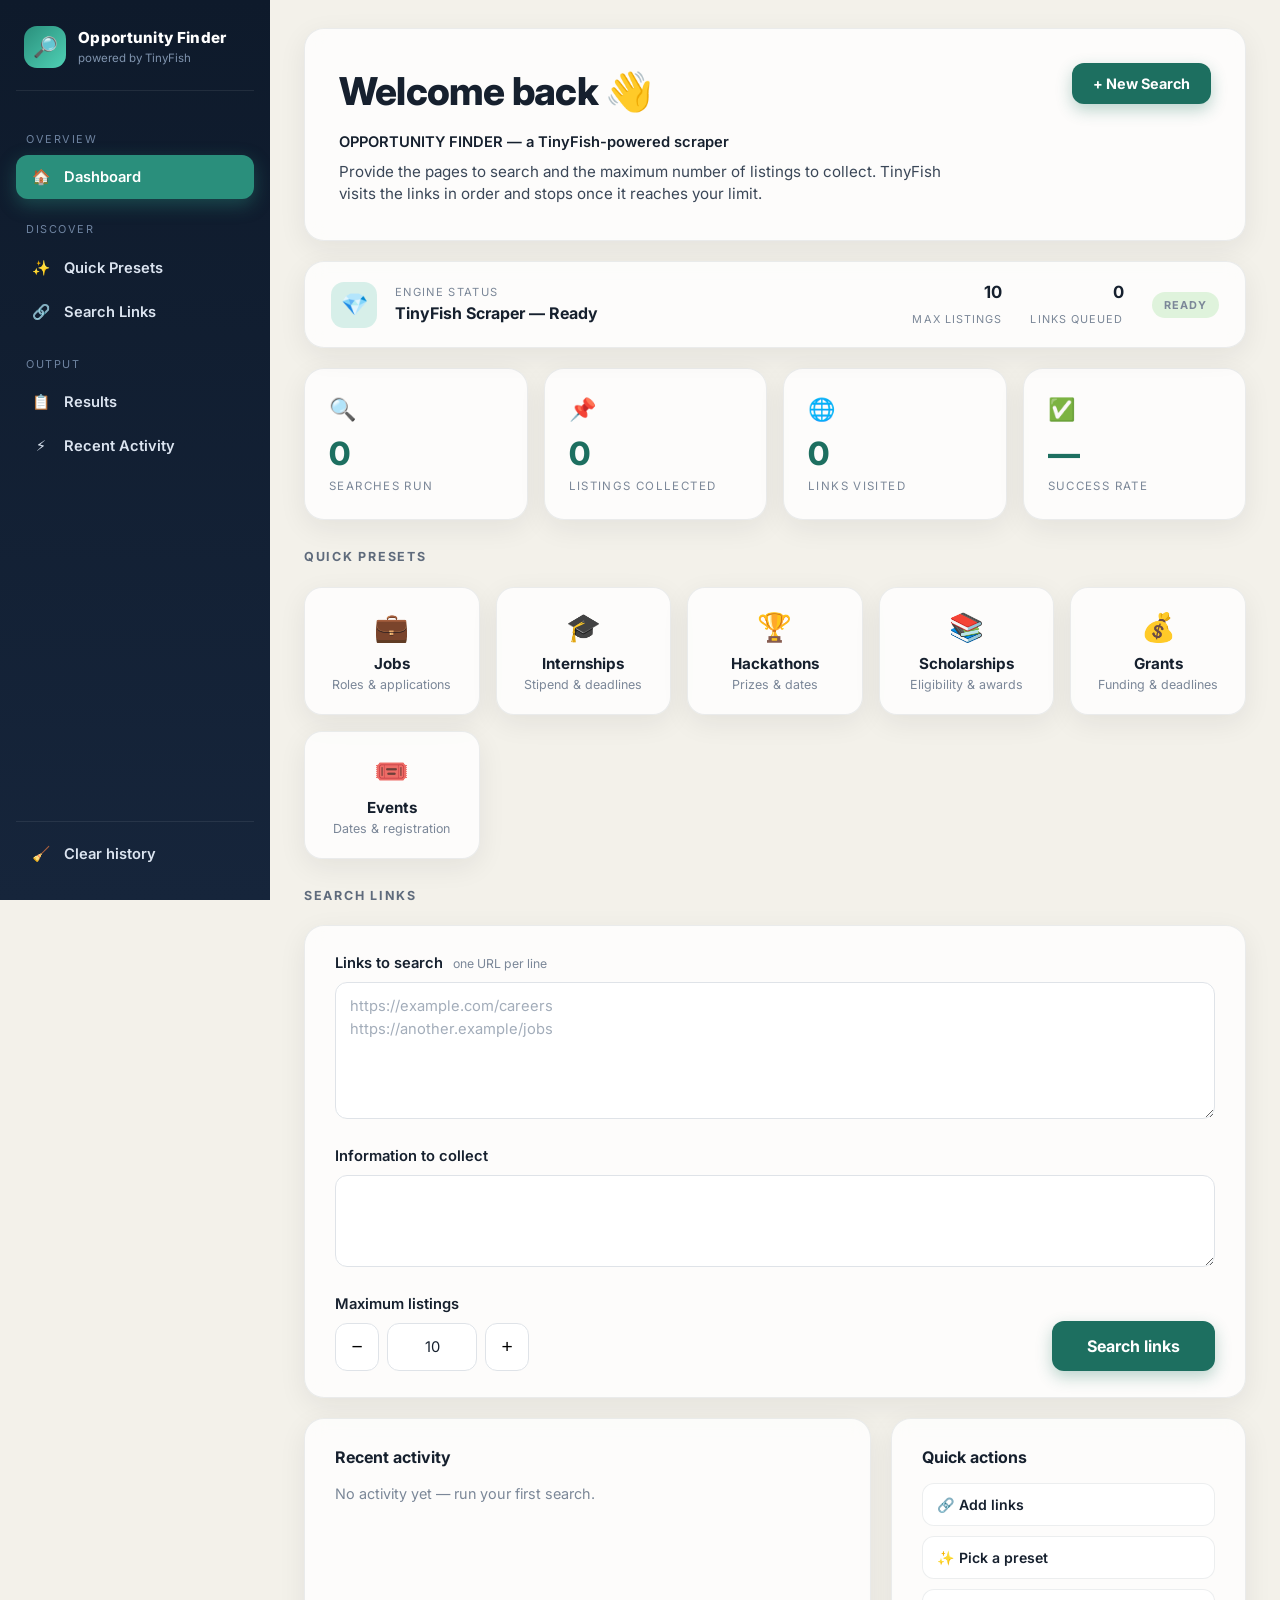
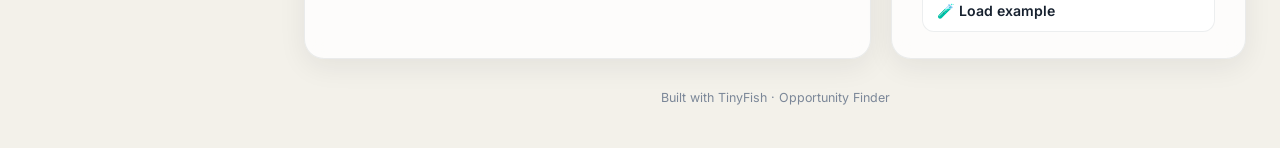
==== frontend/index.html @ 0f57d9b6 "Update frontend" ====
<!DOCTYPE html>
<html lang="en">
<head>
  <meta charset="UTF-8" />
  <meta name="viewport" content="width=device-width, initial-scale=1" />
  <title>Opportunity Finder</title>
  <link rel="preconnect" href="https://fonts.googleapis.com" />
  <link rel="preconnect" href="https://fonts.gstatic.com" crossorigin />
  <link href="https://fonts.googleapis.com/css2?family=Inter:wght@400;500;600;700;800&display=swap" rel="stylesheet" />
  <link rel="stylesheet" href="style.css" />
</head>
<body>
  <div class="app">
    <!-- ───────── Sidebar ───────── -->
    <aside class="sidebar" id="sidebar">
      <div class="brand">
        <div class="brand-logo">🔎</div>
        <div>
          <div class="brand-name">Opportunity Finder</div>
          <div class="brand-sub">powered by TinyFish</div>
        </div>
      </div>

      <nav class="nav">
        <div class="nav-group">Overview</div>
        <a href="#top" class="nav-item active" data-target="top"><span>🏠</span>Dashboard</a>

        <div class="nav-group">Discover</div>
        <a href="#presets" class="nav-item" data-target="presets"><span>✨</span>Quick Presets</a>
        <a href="#search" class="nav-item" data-target="search"><span>🔗</span>Search Links</a>

        <div class="nav-group">Output</div>
        <a href="#results" class="nav-item" data-target="results"><span>📋</span>Results</a>
        <a href="#activity" class="nav-item" data-target="activity"><span>⚡</span>Recent Activity</a>
      </nav>

      <div class="sidebar-foot">
        <button class="nav-item btn-reset" id="clearHistory" type="button"><span>🧹</span>Clear history</button>
      </div>
    </aside>

    <!-- ───────── Main ───────── -->
    <main class="main" id="top">
      <button class="menu-btn" id="menuBtn" aria-label="Toggle menu">☰</button>

      <section class="panel hero-panel">
        <div>
          <h1>Welcome back 👋</h1>
          <p class="hero-sub">OPPORTUNITY FINDER — a TinyFish-powered scraper</p>
          <p class="hero-text">Provide the pages to search and the maximum number of listings to collect.
            TinyFish visits the links in order and stops once it reaches your limit.</p>
        </div>
        <a href="#search" class="btn btn-teal">+ New Search</a>
      </section>

      <section class="panel status-strip">
        <div class="status-icon">💎</div>
        <div class="status-main">
          <div class="eyebrow">Engine status</div>
          <div class="status-title">TinyFish Scraper — <span id="statusText">Ready</span></div>
        </div>
        <div class="status-meta">
          <div><strong id="metaLimit">10</strong><span>Max listings</span></div>
          <div><strong id="metaLinks">0</strong><span>Links queued</span></div>
          <span class="pill" id="statusPill">Ready</span>
        </div>
      </section>

      <section class="stats">
        <div class="stat"><div class="stat-ico">🔍</div><div class="stat-num" id="statSearches">0</div><div class="stat-label">Searches run</div></div>
        <div class="stat"><div class="stat-ico">📌</div><div class="stat-num" id="statListings">0</div><div class="stat-label">Listings collected</div></div>
        <div class="stat"><div class="stat-ico">🌐</div><div class="stat-num" id="statLinks">0</div><div class="stat-label">Links visited</div></div>
        <div class="stat"><div class="stat-ico">✅</div><div class="stat-num" id="statRate">—</div><div class="stat-label">Success rate</div></div>
      </section>

      <h3 class="section-label" id="presets">Quick presets</h3>
      <section class="presets">
        <button class="preset" data-goal="Extract each job's title, company, location, salary, description and application link."><div class="p-ico">💼</div><b>Jobs</b><span>Roles &amp; applications</span></button>
        <button class="preset" data-goal="Extract each internship's title, company, location, stipend, duration, deadline and application link."><div class="p-ico">🎓</div><b>Internships</b><span>Stipend &amp; deadlines</span></button>
        <button class="preset" data-goal="Extract each hackathon's name, organizer, dates, location or mode, prize pool, theme and registration link."><div class="p-ico">🏆</div><b>Hackathons</b><span>Prizes &amp; dates</span></button>
        <button class="preset" data-goal="Extract each scholarship's name, provider, eligibility, award amount, deadline and application link."><div class="p-ico">📚</div><b>Scholarships</b><span>Eligibility &amp; awards</span></button>
        <button class="preset" data-goal="Extract each grant's title, funder, eligibility, funding amount, deadline and application link."><div class="p-ico">💰</div><b>Grants</b><span>Funding &amp; deadlines</span></button>
        <button class="preset" data-goal="Extract each event's name, organizer, date, location, description and registration link."><div class="p-ico">🎟️</div><b>Events</b><span>Dates &amp; registration</span></button>
      </section>

      <h3 class="section-label" id="search">Search links</h3>
      <form id="searchForm" class="panel form" novalidate>
        <div class="field">
          <label for="links">Links to search <small>one URL per line</small></label>
          <textarea id="links" rows="5" placeholder="https://example.com/careers&#10;https://another.example/jobs"></textarea>
        </div>

        <div class="field">
          <label for="goal">Information to collect</label>
          <textarea id="goal" rows="3"></textarea>
        </div>

        <div class="form-row">
          <div class="field">
            <label for="limit">Maximum listings</label>
            <div class="stepper">
              <button type="button" id="minus" aria-label="Decrease">−</button>
              <input id="limit" type="number" min="1" max="100" value="10" />
              <button type="button" id="plus" aria-label="Increase">+</button>
            </div>
          </div>
          <button id="submitBtn" type="submit" class="btn btn-teal btn-lg">
            <span class="spinner" hidden></span>
            <span class="label">Search links</span>
          </button>
        </div>

        <div id="error" class="alert error" hidden></div>
      </form>

      <section id="progressCard" class="panel progress" hidden>
        <h3><span class="dot"></span><span id="progressTitle">Searching supplied links…</span></h3>
        <ul id="progressLog"></ul>
      </section>

      <details id="linksBox" class="panel links-box" hidden>
        <summary>Links provided (<span id="linksCount">0</span>)</summary>
        <div id="linksList" class="chips"></div>
      </details>

      <section id="results" class="results" hidden>
        <div class="results-head">
          <h3 class="section-label" id="resultsTitle">Results</h3>
          <div class="results-tools">
            <input id="filter" type="search" placeholder="Filter results…" />
            <button id="downloadBtn" class="btn btn-ghost" type="button">⬇ Download JSON</button>
          </div>
        </div>
        <div id="empty" class="alert info" hidden>
          No listings were returned from the target pages. Try a broader search or revise the collection instructions.
        </div>
        <div class="table-wrap" id="tableWrap">
          <table id="table"><thead></thead><tbody></tbody></table>
        </div>
      </section>

      <div class="two-col" id="activity">
        <section class="panel">
          <h3 class="panel-title">Recent activity</h3>
          <ul class="activity" id="activityList"><li class="muted">No activity yet — run your first search.</li></ul>
        </section>
        <section class="panel">
          <h3 class="panel-title">Quick actions</h3>
          <div class="actions">
            <a href="#search" class="action">🔗 Add links</a>
            <a href="#presets" class="action">✨ Pick a preset</a>
            <button class="action" id="loadExample" type="button">🧪 Load example</button>
          </div>
        </section>
      </div>

      <footer>Built with TinyFish · Opportunity Finder</footer>
    </main>
  </div>
  <script src="script.js"></script>
</body>
</html>
---- frontend/style.css ----
:root {
  --navy: #0e1a2b;
  --navy-2: #16253b;
  --teal: #2a8f7c;
  --teal-dark: #1d6f60;
  --teal-soft: #d7efe9;
  --bg: #f3f1ea;
  --panel: rgba(255, 255, 255, .78);
  --border: rgba(20, 40, 60, .08);
  --text: #16202e;
  --muted: #7b8798;
  --radius: 20px;
  --shadow: 0 8px 28px rgba(22, 32, 46, .07);
}

* { box-sizing: border-box; margin: 0; }
html { scroll-behavior: smooth; }

body {
  font-family: "Inter", -apple-system, system-ui, sans-serif;
  background: var(--bg);
  color: var(--text);
  line-height: 1.5;
}

.app { display: grid; grid-template-columns: 270px 1fr; min-height: 100vh; }

/* ── Sidebar ── */
.sidebar {
  position: sticky; top: 0; height: 100vh; overflow-y: auto;
  background: linear-gradient(180deg, var(--navy), var(--navy-2));
  color: #dbe4f0; padding: 26px 16px; display: flex; flex-direction: column;
}
.brand { display: flex; gap: 12px; align-items: center; padding: 0 8px 22px; border-bottom: 1px solid rgba(255,255,255,.08); }
.brand-logo { width: 42px; height: 42px; border-radius: 13px; display: grid; place-items: center; font-size: 20px; background: linear-gradient(135deg, var(--teal), #4fd1b5); }
.brand-name { font-weight: 800; letter-spacing: .02em; color: #fff; font-size: .95rem; }
.brand-sub { font-size: .72rem; color: #7f93ad; }

.nav { margin-top: 18px; flex: 1; }
.nav-group { font-size: .68rem; letter-spacing: .14em; text-transform: uppercase; color: #6f84a1; margin: 22px 10px 8px; }
.nav-item {
  display: flex; align-items: center; gap: 12px; width: 100%; padding: 11px 14px; border-radius: 12px;
  color: #dbe4f0; text-decoration: none; font-weight: 600; font-size: .92rem; transition: .18s;
  background: none; border: 0; cursor: pointer; font-family: inherit; text-align: left;
}
.nav-item span { width: 22px; text-align: center; }
.nav-item:hover { background: rgba(255,255,255,.07); }
.nav-item.active { background: var(--teal); color: #fff; box-shadow: 0 6px 18px rgba(42,143,124,.4); }
.sidebar-foot { border-top: 1px solid rgba(255,255,255,.08); padding-top: 12px; }

/* ── Main ── */
.main { padding: 28px 34px 40px; max-width: 1180px; width: 100%; display: grid; gap: 20px; align-content: start; }
.menu-btn { display: none; }

.panel {
  background: var(--panel); border: 1px solid var(--border); border-radius: var(--radius);
  padding: 26px 30px; box-shadow: var(--shadow); backdrop-filter: blur(10px);
}

.hero-panel { display: flex; justify-content: space-between; align-items: flex-start; gap: 20px; padding: 34px; }
.hero-panel h1 { font-size: clamp(1.8rem, 3.5vw, 2.4rem); font-weight: 800; letter-spacing: -.02em; }
.hero-sub { margin-top: 10px; font-weight: 600; font-size: .92rem; }
.hero-text { margin-top: 8px; color: #3b4758; max-width: 620px; font-size: .95rem; }

.btn {
  display: inline-flex; align-items: center; justify-content: center; gap: 8px; text-decoration: none;
  font: 700 .9rem "Inter", sans-serif; border-radius: 12px; padding: 11px 20px; cursor: pointer; border: 1px solid transparent; transition: .18s; white-space: nowrap;
}
.btn-teal { background: var(--teal-dark); color: #fff; box-shadow: 0 6px 16px rgba(29,111,96,.3); }
.btn-teal:hover { background: var(--teal); transform: translateY(-1px); }
.btn-teal:disabled { opacity: .7; cursor: wait; transform: none; }
.btn-ghost { background: #fff; border-color: var(--border); color: var(--text); }
.btn-ghost:hover { border-color: var(--teal); color: var(--teal-dark); }
.btn-lg { padding: 14px 34px; font-size: 1rem; }

.status-strip { display: flex; align-items: center; gap: 18px; padding: 18px 26px; flex-wrap: wrap; }
.status-icon { width: 46px; height: 46px; border-radius: 13px; background: var(--teal-soft); display: grid; place-items: center; font-size: 22px; }
.status-main { flex: 1; min-width: 200px; }
.eyebrow { font-size: .7rem; letter-spacing: .12em; text-transform: uppercase; color: var(--muted); }
.status-title { font-weight: 700; }
.status-meta { display: flex; align-items: center; gap: 28px; }
.status-meta div { text-align: right; }
.status-meta strong { display: block; font-size: 1.05rem; }
.status-meta span { font-size: .68rem; letter-spacing: .1em; text-transform: uppercase; color: var(--muted); }
.pill { background: #dff3dc; color: #2c7a35; font-size: .75rem; font-weight: 700; padding: 5px 12px; border-radius: 999px; }
.pill.busy { background: #fdeccb; color: #9a6208; }

/* ── Stats ── */
.stats { display: grid; grid-template-columns: repeat(4, 1fr); gap: 16px; }
.stat { background: var(--panel); border: 1px solid var(--border); border-radius: var(--radius); padding: 24px; box-shadow: var(--shadow); transition: .2s; }
.stat:hover { transform: translateY(-3px); }
.stat-ico { font-size: 22px; margin-bottom: 10px; }
.stat-num { font-size: 2rem; font-weight: 800; color: var(--teal-dark); line-height: 1.1; }
.stat-label { margin-top: 6px; font-size: .72rem; letter-spacing: .12em; text-transform: uppercase; color: var(--muted); }

.section-label { font-size: .78rem; letter-spacing: .14em; text-transform: uppercase; color: #5f6b7c; font-weight: 700; margin-top: 8px; scroll-margin-top: 20px; }

/* ── Presets ── */
.presets { display: grid; grid-template-columns: repeat(auto-fit, minmax(170px, 1fr)); gap: 16px; }
.preset {
  background: var(--panel); border: 1px solid var(--border); border-radius: 18px; padding: 22px 14px; cursor: pointer;
  display: flex; flex-direction: column; align-items: center; gap: 4px; text-align: center; font-family: inherit; color: inherit;
  box-shadow: var(--shadow); transition: .2s;
}
.preset b { font-size: .95rem; }
.preset span { font-size: .78rem; color: var(--muted); }
.p-ico { font-size: 28px; margin-bottom: 6px; }
.preset:hover { background: var(--teal-soft); border-color: var(--teal); transform: translateY(-3px); }
.preset.selected { background: var(--teal-soft); border-color: var(--teal); box-shadow: 0 0 0 3px rgba(42,143,124,.2); }

/* ── Form ── */
.form { scroll-margin-top: 20px; }
.field { margin-bottom: 20px; }
label { display: block; font-weight: 600; margin-bottom: 8px; font-size: .92rem; }
label small { color: var(--muted); font-weight: 400; margin-left: 6px; }
textarea, input[type="number"], input[type="search"] {
  width: 100%; background: #fff; border: 1px solid #dfe3e8; color: var(--text); border-radius: 12px;
  padding: 12px 14px; font: inherit; font-size: .92rem; resize: vertical; transition: .18s;
}
textarea:focus, input:focus { outline: none; border-color: var(--teal); box-shadow: 0 0 0 4px rgba(42,143,124,.15); }
::placeholder { color: #a3adba; }

.form-row { display: flex; align-items: flex-end; justify-content: space-between; gap: 20px; flex-wrap: wrap; }
.form-row .field { margin-bottom: 0; }
.stepper { display: inline-flex; gap: 8px; }
.stepper input { width: 90px; text-align: center; -moz-appearance: textfield; }
.stepper input::-webkit-outer-spin-button, .stepper input::-webkit-inner-spin-button { -webkit-appearance: none; }
.stepper button { width: 44px; border-radius: 12px; border: 1px solid #dfe3e8; background: #fff; font-size: 1.2rem; cursor: pointer; transition: .18s; }
.stepper button:hover { border-color: var(--teal); color: var(--teal-dark); }

.spinner { width: 18px; height: 18px; border: 3px solid rgba(255,255,255,.4); border-top-color: #fff; border-radius: 50%; animation: spin .8s linear infinite; }
@keyframes spin { to { transform: rotate(360deg); } }

.alert { padding: 12px 16px; border-radius: 12px; font-size: .9rem; margin-top: 18px; }
.alert.error { background: #fde8e8; border: 1px solid #f3b9b9; color: #9b2c2c; }
.alert.info { background: #e3f2f8; border: 1px solid #b8dcea; color: #1f5f78; margin: 0 0 14px; }

/* ── Progress ── */
.progress h3 { display: flex; align-items: center; gap: 10px; font-size: 1rem; margin-bottom: 12px; }
.dot { width: 10px; height: 10px; border-radius: 50%; background: var(--teal); animation: pulse 1.2s infinite; }
.progress.done .dot { animation: none; background: #3fb950; }
@keyframes pulse { 50% { transform: scale(1.6); opacity: .5; } }
.progress ul { list-style: none; padding: 0; display: grid; gap: 6px; color: #556173; font-size: .88rem; }
.progress li::before { content: "›"; color: var(--teal); margin-right: 8px; font-weight: 700; }

.links-box summary { cursor: pointer; font-weight: 600; }
.chips { display: flex; flex-wrap: wrap; gap: 8px; margin-top: 14px; }
.chips a { color: var(--teal-dark); text-decoration: none; font-size: .82rem; padding: 7px 12px; border-radius: 999px; background: var(--teal-soft); max-width: 100%; overflow: hidden; text-overflow: ellipsis; white-space: nowrap; }
.chips a:hover { background: #bfe5db; }

/* ── Results ── */
.results { scroll-margin-top: 20px; }
.results-head { display: flex; justify-content: space-between; align-items: center; gap: 14px; flex-wrap: wrap; margin-bottom: 14px; }
.results-tools { display: flex; gap: 10px; align-items: center; flex-wrap: wrap; }
.results-tools input { width: 220px; padding: 9px 14px; }
.table-wrap { overflow: auto; background: var(--panel); border: 1px solid var(--border); border-radius: var(--radius); box-shadow: var(--shadow); max-height: 70vh; }
table { width: 100%; border-collapse: collapse; font-size: .88rem; }
th { position: sticky; top: 0; background: #ecefe9; text-align: left; padding: 13px 16px; font-size: .72rem; text-transform: uppercase; letter-spacing: .08em; color: #5f6b7c; white-space: nowrap; }
td { padding: 13px 16px; border-top: 1px solid var(--border); vertical-align: top; max-width: 340px; overflow-wrap: anywhere; }
tbody tr:hover { background: rgba(42,143,124,.07); }
td a { color: var(--teal-dark); font-weight: 600; text-decoration: none; }
td a:hover { text-decoration: underline; }

/* ── Bottom panels ── */
.two-col { display: grid; grid-template-columns: 1.6fr 1fr; gap: 20px; scroll-margin-top: 20px; }
.panel-title { font-size: 1rem; margin-bottom: 14px; }
.activity { list-style: none; padding: 0; display: grid; gap: 14px; }
.activity li { padding-left: 18px; position: relative; font-size: .9rem; }
.activity li::before { content: ""; position: absolute; left: 0; top: 7px; width: 8px; height: 8px; border-radius: 50%; background: var(--teal); }
.activity li small { display: block; color: var(--muted); font-size: .76rem; }
.activity li.muted { color: var(--muted); padding-left: 0; } .activity li.muted::before { display: none; }
.actions { display: grid; gap: 10px; }
.action { display: block; width: 100%; background: #fff; border: 1px solid var(--border); border-radius: 12px; padding: 12px 14px; font: 600 .88rem "Inter", sans-serif; color: var(--text); text-decoration: none; cursor: pointer; text-align: left; transition: .18s; }
.action:hover { border-color: var(--teal); background: var(--teal-soft); }

footer { text-align: center; color: var(--muted); font-size: .78rem; margin-top: 10px; }
[hidden] { display: none !important; }

/* ── Responsive ── */
@media (max-width: 960px) {
  .app { grid-template-columns: 1fr; }
  .sidebar { position: fixed; z-index: 20; width: 270px; transform: translateX(-100%); transition: transform .25s; }
  .sidebar.open { transform: none; box-shadow: 0 0 60px rgba(0,0,0,.4); }
  .menu-btn { display: grid; place-items: center; position: sticky; top: 10px; z-index: 5; width: 42px; height: 42px; border-radius: 12px; border: 0; background: var(--navy); color: #fff; font-size: 1.1rem; cursor: pointer; }
  .main { padding: 14px 16px 40px; }
  .stats { grid-template-columns: repeat(2, 1fr); }
  .two-col { grid-template-columns: 1fr; }
  .hero-panel { flex-direction: column; padding: 26px; }
  .status-meta { width: 100%; justify-content: space-between; }
  .results-tools input { width: 100%; }
}
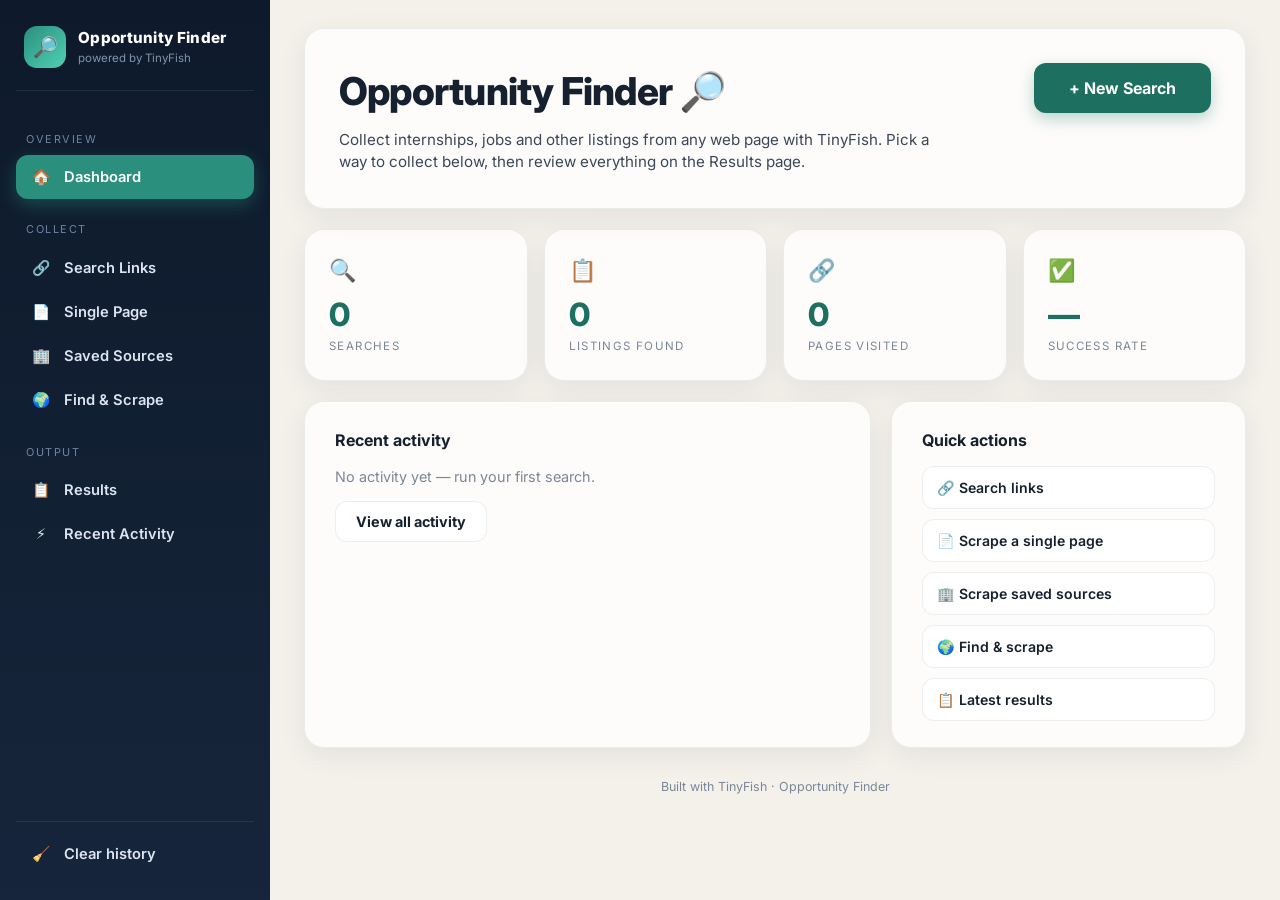
==== commit 2ac2b610: "Update frontend folder" ====
--- a/frontend/index.html
+++ b/frontend/index.html
@@ -3,153 +3,49 @@
 <head>
   <meta charset="UTF-8" />
   <meta name="viewport" content="width=device-width, initial-scale=1" />
-  <title>Opportunity Finder</title>
+  <title>Dashboard · Opportunity Finder</title>
   <link rel="preconnect" href="https://fonts.googleapis.com" />
   <link rel="preconnect" href="https://fonts.gstatic.com" crossorigin />
   <link href="https://fonts.googleapis.com/css2?family=Inter:wght@400;500;600;700;800&display=swap" rel="stylesheet" />
   <link rel="stylesheet" href="style.css" />
 </head>
-<body>
+<body data-page="dashboard">
   <div class="app">
-    <!-- ───────── Sidebar ───────── -->
-    <aside class="sidebar" id="sidebar">
-      <div class="brand">
-        <div class="brand-logo">🔎</div>
-        <div>
-          <div class="brand-name">Opportunity Finder</div>
-          <div class="brand-sub">powered by TinyFish</div>
-        </div>
-      </div>
+    <aside class="sidebar" id="sidebar"></aside>
 
-      <nav class="nav">
-        <div class="nav-group">Overview</div>
-        <a href="#top" class="nav-item active" data-target="top"><span>🏠</span>Dashboard</a>
-
-        <div class="nav-group">Discover</div>
-        <a href="#presets" class="nav-item" data-target="presets"><span>✨</span>Quick Presets</a>
-        <a href="#search" class="nav-item" data-target="search"><span>🔗</span>Search Links</a>
-
-        <div class="nav-group">Output</div>
-        <a href="#results" class="nav-item" data-target="results"><span>📋</span>Results</a>
-        <a href="#activity" class="nav-item" data-target="activity"><span>⚡</span>Recent Activity</a>
-      </nav>
-
-      <div class="sidebar-foot">
-        <button class="nav-item btn-reset" id="clearHistory" type="button"><span>🧹</span>Clear history</button>
-      </div>
-    </aside>
-
-    <!-- ───────── Main ───────── -->
-    <main class="main" id="top">
+    <main class="main">
       <button class="menu-btn" id="menuBtn" aria-label="Toggle menu">☰</button>
 
       <section class="panel hero-panel">
         <div>
-          <h1>Welcome back 👋</h1>
-          <p class="hero-sub">OPPORTUNITY FINDER — a TinyFish-powered scraper</p>
-          <p class="hero-text">Provide the pages to search and the maximum number of listings to collect.
-            TinyFish visits the links in order and stops once it reaches your limit.</p>
+          <h1>Opportunity Finder 🔎</h1>
+          <p class="hero-text">Collect internships, jobs and other listings from any web page with TinyFish. Pick a way to collect below, then review everything on the Results page.</p>
         </div>
-        <a href="#search" class="btn btn-teal">+ New Search</a>
-      </section>
-
-      <section class="panel status-strip">
-        <div class="status-icon">💎</div>
-        <div class="status-main">
-          <div class="eyebrow">Engine status</div>
-          <div class="status-title">TinyFish Scraper — <span id="statusText">Ready</span></div>
-        </div>
-        <div class="status-meta">
-          <div><strong id="metaLimit">10</strong><span>Max listings</span></div>
-          <div><strong id="metaLinks">0</strong><span>Links queued</span></div>
-          <span class="pill" id="statusPill">Ready</span>
-        </div>
+        <a href="search.html" class="btn btn-teal btn-lg">+ New Search</a>
       </section>
 
       <section class="stats">
-        <div class="stat"><div class="stat-ico">🔍</div><div class="stat-num" id="statSearches">0</div><div class="stat-label">Searches run</div></div>
-        <div class="stat"><div class="stat-ico">📌</div><div class="stat-num" id="statListings">0</div><div class="stat-label">Listings collected</div></div>
-        <div class="stat"><div class="stat-ico">🌐</div><div class="stat-num" id="statLinks">0</div><div class="stat-label">Links visited</div></div>
+        <div class="stat"><div class="stat-ico">🔍</div><div class="stat-num" id="statSearches">0</div><div class="stat-label">Searches</div></div>
+        <div class="stat"><div class="stat-ico">📋</div><div class="stat-num" id="statListings">0</div><div class="stat-label">Listings found</div></div>
+        <div class="stat"><div class="stat-ico">🔗</div><div class="stat-num" id="statLinks">0</div><div class="stat-label">Pages visited</div></div>
         <div class="stat"><div class="stat-ico">✅</div><div class="stat-num" id="statRate">—</div><div class="stat-label">Success rate</div></div>
       </section>
 
-      <h3 class="section-label" id="presets">Quick presets</h3>
-      <section class="presets">
-        <button class="preset" data-goal="Extract each job's title, company, location, salary, description and application link."><div class="p-ico">💼</div><b>Jobs</b><span>Roles &amp; applications</span></button>
-        <button class="preset" data-goal="Extract each internship's title, company, location, stipend, duration, deadline and application link."><div class="p-ico">🎓</div><b>Internships</b><span>Stipend &amp; deadlines</span></button>
-        <button class="preset" data-goal="Extract each hackathon's name, organizer, dates, location or mode, prize pool, theme and registration link."><div class="p-ico">🏆</div><b>Hackathons</b><span>Prizes &amp; dates</span></button>
-        <button class="preset" data-goal="Extract each scholarship's name, provider, eligibility, award amount, deadline and application link."><div class="p-ico">📚</div><b>Scholarships</b><span>Eligibility &amp; awards</span></button>
-        <button class="preset" data-goal="Extract each grant's title, funder, eligibility, funding amount, deadline and application link."><div class="p-ico">💰</div><b>Grants</b><span>Funding &amp; deadlines</span></button>
-        <button class="preset" data-goal="Extract each event's name, organizer, date, location, description and registration link."><div class="p-ico">🎟️</div><b>Events</b><span>Dates &amp; registration</span></button>
-      </section>
-
-      <h3 class="section-label" id="search">Search links</h3>
-      <form id="searchForm" class="panel form" novalidate>
-        <div class="field">
-          <label for="links">Links to search <small>one URL per line</small></label>
-          <textarea id="links" rows="5" placeholder="https://example.com/careers&#10;https://another.example/jobs"></textarea>
-        </div>
-
-        <div class="field">
-          <label for="goal">Information to collect</label>
-          <textarea id="goal" rows="3"></textarea>
-        </div>
-
-        <div class="form-row">
-          <div class="field">
-            <label for="limit">Maximum listings</label>
-            <div class="stepper">
-              <button type="button" id="minus" aria-label="Decrease">−</button>
-              <input id="limit" type="number" min="1" max="100" value="10" />
-              <button type="button" id="plus" aria-label="Increase">+</button>
-            </div>
-          </div>
-          <button id="submitBtn" type="submit" class="btn btn-teal btn-lg">
-            <span class="spinner" hidden></span>
-            <span class="label">Search links</span>
-          </button>
-        </div>
-
-        <div id="error" class="alert error" hidden></div>
-      </form>
-
-      <section id="progressCard" class="panel progress" hidden>
-        <h3><span class="dot"></span><span id="progressTitle">Searching supplied links…</span></h3>
-        <ul id="progressLog"></ul>
-      </section>
-
-      <details id="linksBox" class="panel links-box" hidden>
-        <summary>Links provided (<span id="linksCount">0</span>)</summary>
-        <div id="linksList" class="chips"></div>
-      </details>
-
-      <section id="results" class="results" hidden>
-        <div class="results-head">
-          <h3 class="section-label" id="resultsTitle">Results</h3>
-          <div class="results-tools">
-            <input id="filter" type="search" placeholder="Filter results…" />
-            <button id="downloadBtn" class="btn btn-ghost" type="button">⬇ Download JSON</button>
-          </div>
-        </div>
-        <div id="empty" class="alert info" hidden>
-          No listings were returned from the target pages. Try a broader search or revise the collection instructions.
-        </div>
-        <div class="table-wrap" id="tableWrap">
-          <table id="table"><thead></thead><tbody></tbody></table>
-        </div>
-      </section>
-
-      <div class="two-col" id="activity">
+      <div class="two-col">
         <section class="panel">
           <h3 class="panel-title">Recent activity</h3>
-          <ul class="activity" id="activityList"><li class="muted">No activity yet — run your first search.</li></ul>
+          <ul class="activity" id="activityList"></ul>
+          <p style="margin-top:14px"><a href="activity.html" class="btn btn-ghost">View all activity</a></p>
         </section>
+
         <section class="panel">
           <h3 class="panel-title">Quick actions</h3>
           <div class="actions">
-            <a href="#search" class="action">🔗 Add links</a>
-            <a href="#presets" class="action">✨ Pick a preset</a>
-            <button class="action" id="loadExample" type="button">🧪 Load example</button>
+            <a class="action" href="search.html">🔗 Search links</a>
+            <a class="action" href="single.html">📄 Scrape a single page</a>
+            <a class="action" href="sources.html">🏢 Scrape saved sources</a>
+            <a class="action" href="discover.html">🌍 Find &amp; scrape</a>
+            <a class="action" href="results.html">📋 Latest results</a>
           </div>
         </section>
       </div>
@@ -157,6 +53,7 @@
       <footer>Built with TinyFish · Opportunity Finder</footer>
     </main>
   </div>
-  <script src="script.js"></script>
+  <script src="shared.js"></script>
+  <script src="dashboard.js"></script>
 </body>
 </html>
--- a/frontend/style.css
+++ b/frontend/style.css
@@ -189,3 +189,35 @@
   .status-meta { width: 100%; justify-content: space-between; }
   .results-tools input { width: 100%; }
 }
+
+/* ── Multi-page additions ── */
+.hero-panel.compact { padding: 26px 30px; align-items: center; }
+.hero-panel.compact h1 { font-size: clamp(1.5rem, 3vw, 2rem); }
+.hero-panel.compact .hero-text { margin-top: 6px; }
+.more-link { display: inline-block; margin-top: 16px; color: var(--teal-dark); font-weight: 600; font-size: .88rem; text-decoration: none; }
+.more-link:hover { text-decoration: underline; }
+.activity li.fail::before { background: #e05d5d; }
+.view-results { margin-top: 18px; }
+.empty-state { text-align: center; padding: 48px 30px; display: grid; justify-items: center; gap: 8px; }
+.empty-state p { color: var(--muted); margin-bottom: 10px; }
+.empty-ico { font-size: 42px; }
+.nav-item { text-decoration: none; }
+
+/* ── Backend-mode pages ── */
+a.preset { text-decoration: none; }
+input[type="text"] {
+  width: 100%; background: #fff; border: 1px solid #dfe3e8; color: var(--text); border-radius: 12px;
+  padding: 12px 14px; font: inherit; font-size: .92rem; transition: .18s;
+}
+input[type="text"]:focus { outline: none; border-color: var(--teal); box-shadow: 0 0 0 4px rgba(42,143,124,.15); }
+.json { background: #0f1b2d; color: #d6e4f5; padding: 18px; border-radius: 14px; overflow: auto; max-height: 60vh; font: .82rem/1.55 ui-monospace, Menlo, Consolas, monospace; white-space: pre-wrap; word-break: break-word; }
+.status-tag { display: inline-block; margin-bottom: 12px; }
+
+/* ── Find & scrape: category select + two-column row ── */
+select {
+  width: 100%; background: #fff; border: 1px solid #dfe3e8; color: var(--text); border-radius: 12px;
+  padding: 12px 14px; font: inherit; font-size: .92rem; transition: .18s; cursor: pointer;
+}
+select:focus { outline: none; border-color: var(--teal); box-shadow: 0 0 0 4px rgba(42,143,124,.15); }
+.form-row.two { align-items: flex-start; gap: 16px; margin-bottom: 0; }
+.form-row.two .field { flex: 1 1 220px; margin-bottom: 20px; }
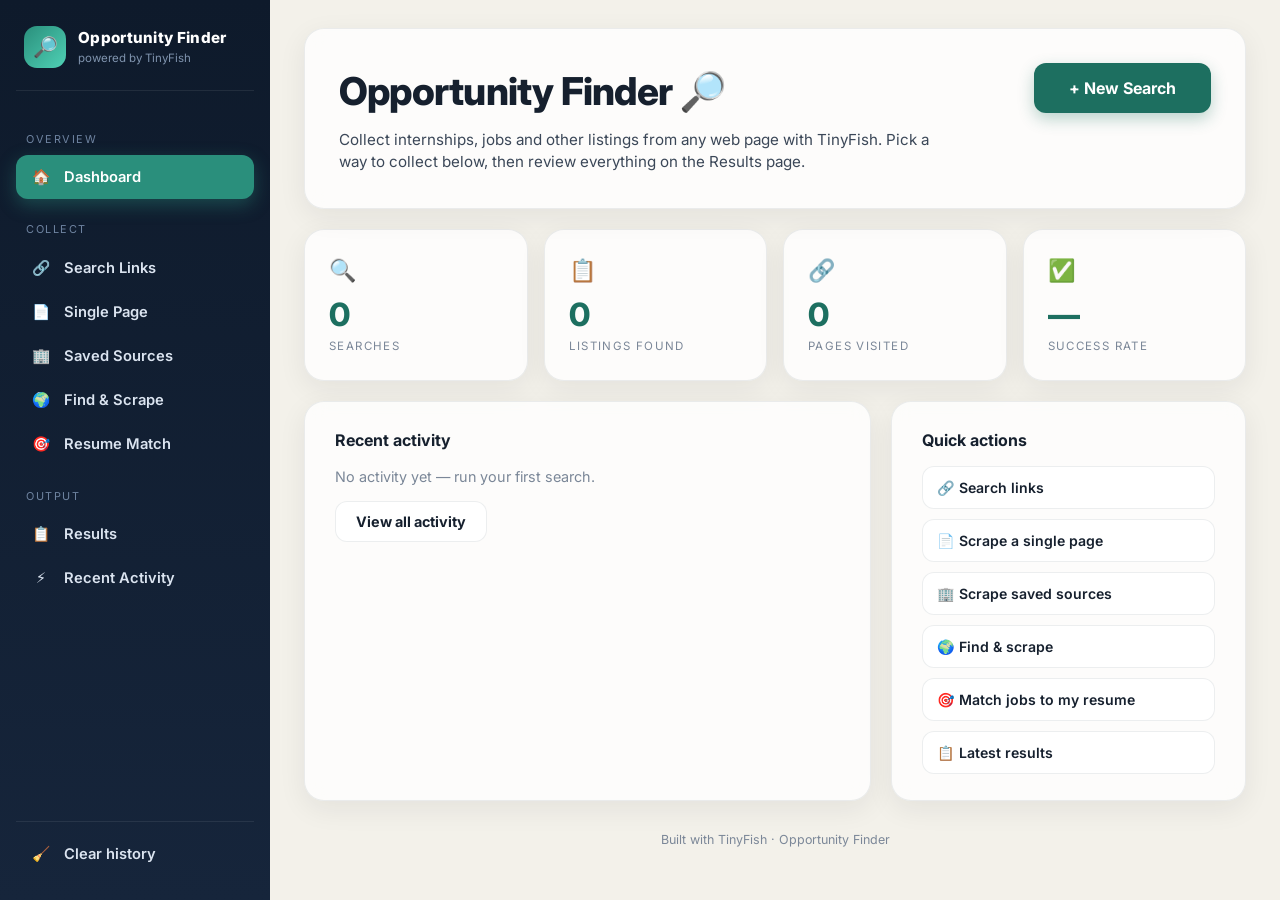
==== commit 5b48ab86: "Update frontend" ====
--- a/frontend/index.html
+++ b/frontend/index.html
@@ -45,6 +45,7 @@
             <a class="action" href="single.html">📄 Scrape a single page</a>
             <a class="action" href="sources.html">🏢 Scrape saved sources</a>
             <a class="action" href="discover.html">🌍 Find &amp; scrape</a>
+            <a class="action" href="resume.html">🎯 Match jobs to my resume</a>
             <a class="action" href="results.html">📋 Latest results</a>
           </div>
         </section>
--- a/frontend/style.css
+++ b/frontend/style.css
@@ -221,3 +221,43 @@
 select:focus { outline: none; border-color: var(--teal); box-shadow: 0 0 0 4px rgba(42,143,124,.15); }
 .form-row.two { align-items: flex-start; gap: 16px; margin-bottom: 0; }
 .form-row.two .field { flex: 1 1 220px; margin-bottom: 20px; }
+
+/* ── Advanced search filters ── */
+.advanced { border: 1px solid var(--border); border-radius: 14px; padding: 4px 18px; margin-bottom: 20px; background: rgba(255,255,255,.5); }
+.advanced summary { cursor: pointer; font-weight: 600; font-size: .92rem; padding: 12px 0; list-style: none; }
+.advanced summary::-webkit-details-marker { display: none; }
+.advanced summary small { color: var(--muted); font-weight: 400; margin-left: 6px; }
+.advanced[open] summary { border-bottom: 1px solid var(--border); margin-bottom: 18px; }
+.advanced-body { padding-bottom: 4px; }
+input[type="date"] { width: 100%; background: #fff; border: 1px solid #dfe3e8; color: var(--text); border-radius: 12px; padding: 11px 14px; font: inherit; font-size: .92rem; }
+input[type="date"]:focus { outline: none; border-color: var(--teal); box-shadow: 0 0 0 4px rgba(42,143,124,.15); }
+
+/* ── Saved runs ── */
+.saved-head { display: flex; justify-content: space-between; align-items: center; margin-bottom: 14px; }
+.saved-head .panel-title { margin: 0; }
+.activity.runs li.run { display: flex; align-items: center; justify-content: space-between; gap: 16px; flex-wrap: wrap; padding: 16px 18px; background: #fff; border: 1px solid var(--border); border-radius: 14px; }
+.activity.runs li.run::before { display: none; }
+.run-info { min-width: 0; flex: 1 1 260px; }
+.run-title { font-weight: 600; }
+.run-info em { display: block; font-size: .78rem; color: var(--muted); margin-top: 2px; overflow-wrap: anywhere; }
+.run-actions { display: flex; gap: 8px; }
+.btn-sm { padding: 8px 14px; font-size: .82rem; border-radius: 10px; }
+.activity.runs li.run.fail { border-color: rgba(224,93,93,.35); }
+
+/* ── Resume match ── */
+.tabs { display: flex; gap: 8px; margin: 4px 0 16px; flex-wrap: wrap; }
+.tab { border: 1px solid #dfe3e8; background: #fff; border-radius: 999px; padding: 9px 18px; font: 600 .86rem "Inter", sans-serif; color: var(--text); cursor: pointer; transition: .18s; }
+.tab:hover { border-color: var(--teal); }
+.tab.active { background: var(--teal-soft); border-color: var(--teal); color: var(--teal-dark); }
+.dropzone { display: grid; justify-items: center; gap: 4px; text-align: center; padding: 34px 20px; border: 2px dashed #cdd5dd; border-radius: 16px; background: rgba(255,255,255,.6); cursor: pointer; transition: .18s; margin-bottom: 0; }
+.dropzone:hover, .dropzone.drag { border-color: var(--teal); background: var(--teal-soft); }
+.dropzone.has-file { border-style: solid; border-color: var(--teal); background: var(--teal-soft); }
+.dropzone small { color: var(--muted); font-weight: 400; margin: 0; }
+.drop-ico { font-size: 34px; }
+.muted-note { color: var(--muted); font-size: .8rem; max-width: 520px; }
+.chips { display: flex; flex-wrap: wrap; gap: 6px; margin-top: 10px; }
+.chip { background: var(--teal-soft); color: var(--teal-dark); font-size: .76rem; font-weight: 600; padding: 4px 10px; border-radius: 999px; }
+.alert.warn { background: #fdf3dc; color: #8a5a06; border: 1px solid #f1d9a0; margin-bottom: 16px; }
+.panel-title small { color: var(--muted); font-weight: 500; }
+.score { display: inline-block; min-width: 48px; text-align: center; font-weight: 700; font-size: .8rem; padding: 3px 9px; border-radius: 999px; }
+.score.hi { background: #dff3dc; color: #2c7a35; } .score.mid { background: #fdeccb; color: #9a6208; } .score.lo { background: #eceff3; color: #5b6675; }
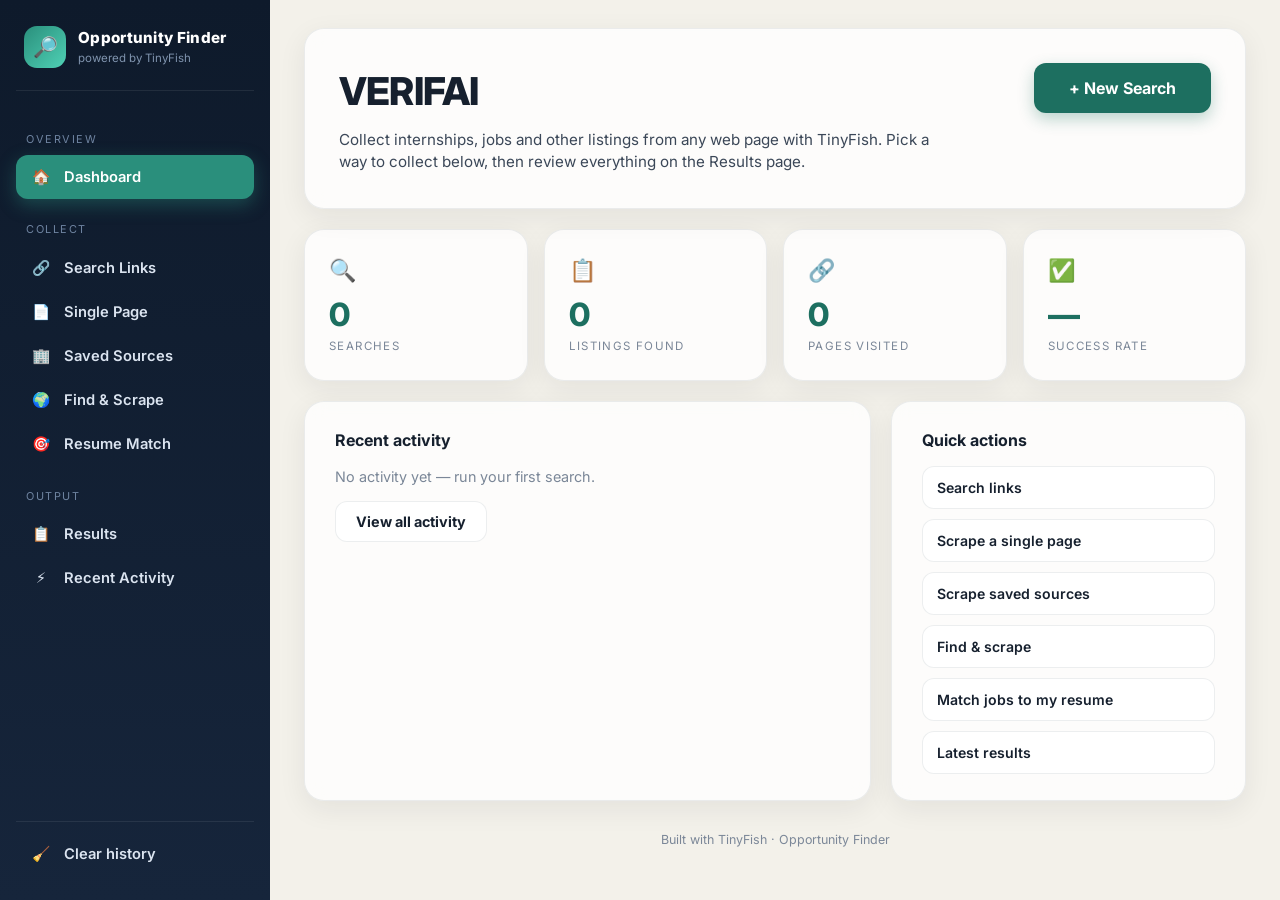
==== commit 6c655fad: "finished product" ====
--- a/frontend/index.html
+++ b/frontend/index.html
@@ -3,7 +3,7 @@
 <head>
   <meta charset="UTF-8" />
   <meta name="viewport" content="width=device-width, initial-scale=1" />
-  <title>Dashboard · Opportunity Finder</title>
+  <title>Dashboard · VERIFAI</title>
   <link rel="preconnect" href="https://fonts.googleapis.com" />
   <link rel="preconnect" href="https://fonts.gstatic.com" crossorigin />
   <link href="https://fonts.googleapis.com/css2?family=Inter:wght@400;500;600;700;800&display=swap" rel="stylesheet" />
@@ -18,7 +18,7 @@
 
       <section class="panel hero-panel">
         <div>
-          <h1>Opportunity Finder 🔎</h1>
+          <h1>VERIFAI </h1>
           <p class="hero-text">Collect internships, jobs and other listings from any web page with TinyFish. Pick a way to collect below, then review everything on the Results page.</p>
         </div>
         <a href="search.html" class="btn btn-teal btn-lg">+ New Search</a>
@@ -41,12 +41,12 @@
         <section class="panel">
           <h3 class="panel-title">Quick actions</h3>
           <div class="actions">
-            <a class="action" href="search.html">🔗 Search links</a>
-            <a class="action" href="single.html">📄 Scrape a single page</a>
-            <a class="action" href="sources.html">🏢 Scrape saved sources</a>
-            <a class="action" href="discover.html">🌍 Find &amp; scrape</a>
-            <a class="action" href="resume.html">🎯 Match jobs to my resume</a>
-            <a class="action" href="results.html">📋 Latest results</a>
+            <a class="action" href="search.html"> Search links</a>
+            <a class="action" href="single.html"> Scrape a single page</a>
+            <a class="action" href="sources.html"> Scrape saved sources</a>
+            <a class="action" href="discover.html"> Find &amp; scrape</a>
+            <a class="action" href="resume.html"> Match jobs to my resume</a>
+            <a class="action" href="results.html"> Latest results</a>
           </div>
         </section>
       </div>
